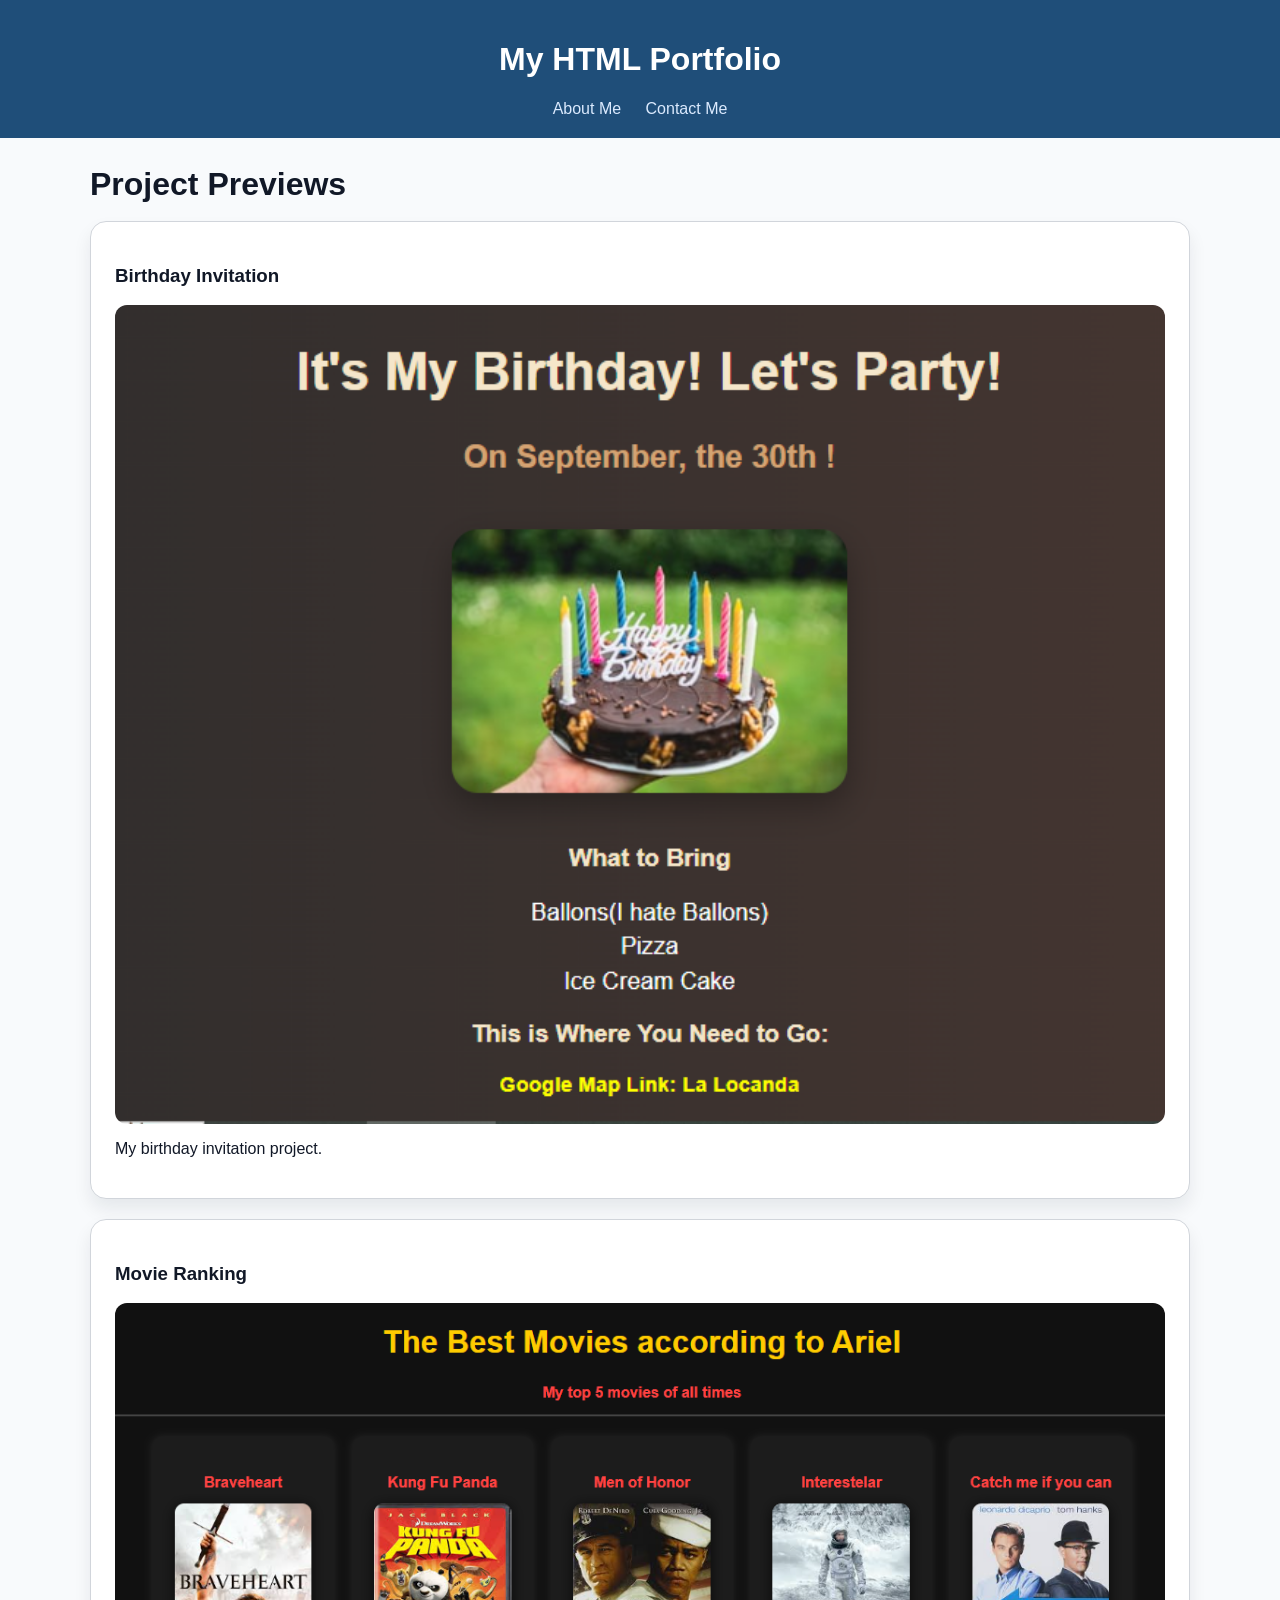
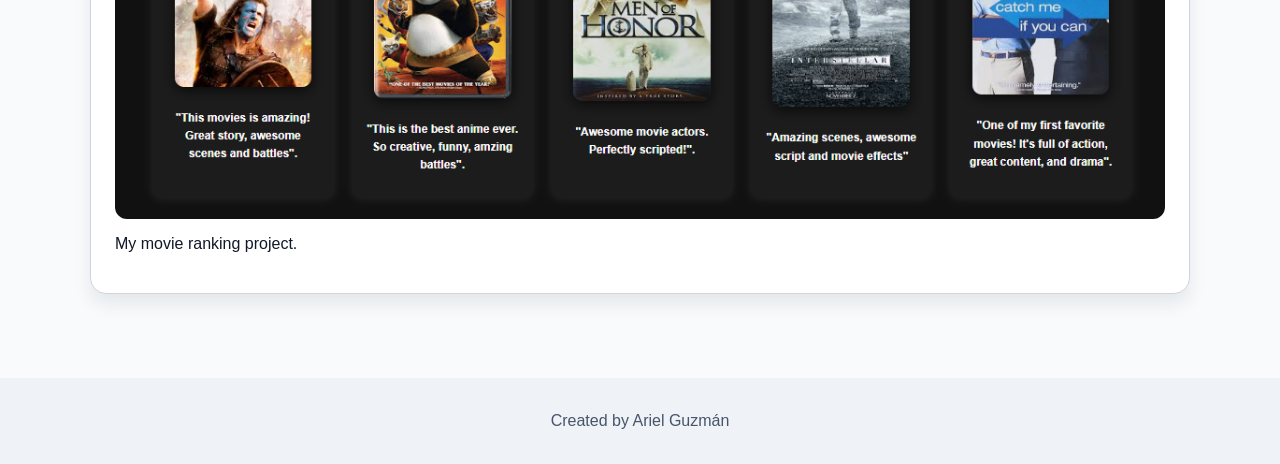
==== index.html @ 40c58038 "Fixed portfolio structure" ====
<!DOCTYPE html>
<html lang="en">

<head>
  <meta charset="UTF-8">
  <meta name="viewport" content="width=device-width, initial-scale=1.0">
  <title>My HTML Portfolio</title>

  <link rel="stylesheet" href="/style.css">
</head>

<body>

  <header>
    <h1>My HTML Portfolio</h1>

    <nav>
      <a href="public/about.html">About Me</a>
      <a href="public/contact.html">Contact Me</a>
    </nav>
  </header>

  <main>

    <section>
      <h2>Project Previews</h2>

      <article>
        <h3>Birthday Invitation</h3>

        <a href="public/birthday-invite.html">
         <img src="assets/images/birthday-invite.png" alt="Birthday invitation preview">
        </a>

        <p>My birthday invitation project.</p>
      </article>

      <article>
        <h3>Movie Ranking</h3>

        <a href="public/movie-ranking.html">
          <img src="assets/images/movie-ranking.png" alt="Movie Ranking Preview">
        </a>

        <p>My movie ranking project.</p>
      </article>

    </section>

  </main>

  <footer>
    <p>Created by Ariel Guzmán</p>
  </footer>

</body>

</html>
---- style.css ----
body {
  margin: 0;
  font-family: Arial, sans-serif;
  background: #f8fafc;
  color: #111827;
}

header {
  background: #1f4e79;
  color: #ffffff;
  padding: 20px;
  text-align: center;
}

nav {
  margin-top: 12px;
}

nav a {
  color: #dbeafe;
  margin: 0 10px;
  text-decoration: none;
}

nav a:hover {
  text-decoration: underline;
}

main {
  max-width: 1100px;
  margin: 28px auto;
  padding: 0 20px 36px;
}

section h2 {
  font-size: 2rem;
  margin-bottom: 18px;
}

article {
  background: #ffffff;
  border: 1px solid #d1d5db;
  border-radius: 16px;
  padding: 24px;
  box-shadow: 0 10px 18px rgba(15, 23, 42, 0.08);
  margin-bottom: 20px;
}

article img {
  width: 100%;
  height: auto;
  display: block;
  border-radius: 12px;
}

footer {
  text-align: center;
  padding: 18px 20px;
  color: #475569;
  background: #eff2f7;
}

ul {
  padding-left: 20px;
}

li {
  margin-bottom: 10px;
}
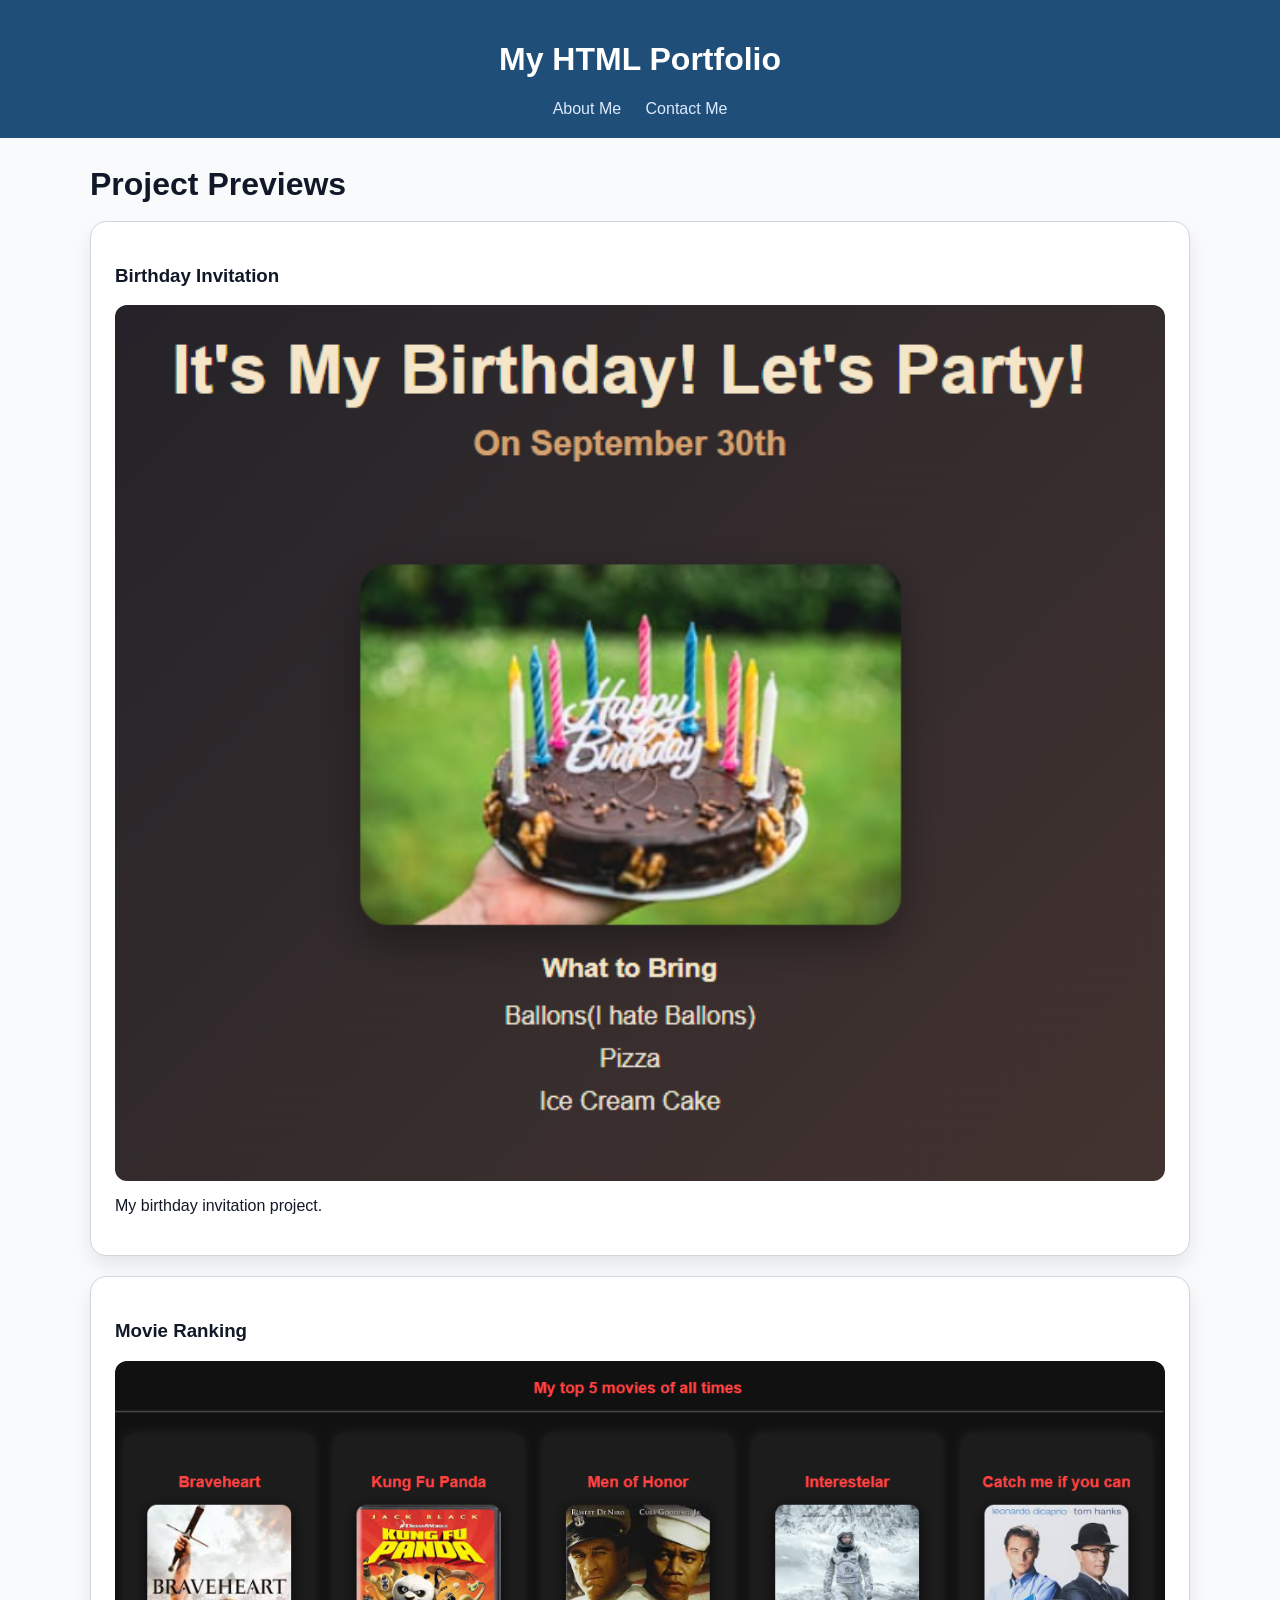
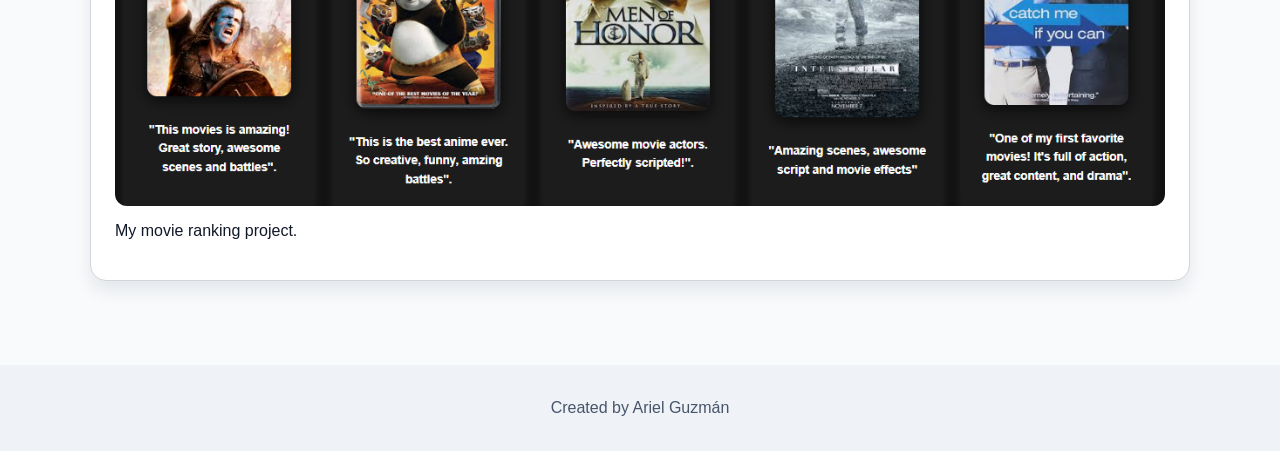
==== commit befa4e1d: "Final portfolio fix" ====
--- a/index.html
+++ b/index.html
@@ -15,7 +15,7 @@
     <h1>My HTML Portfolio</h1>
 
     <nav>
-      <a href="public/about.html">About Me</a>
+      <a href=".public/about.html">About Me</a>
       <a href="public/contact.html">Contact Me</a>
     </nav>
   </header>
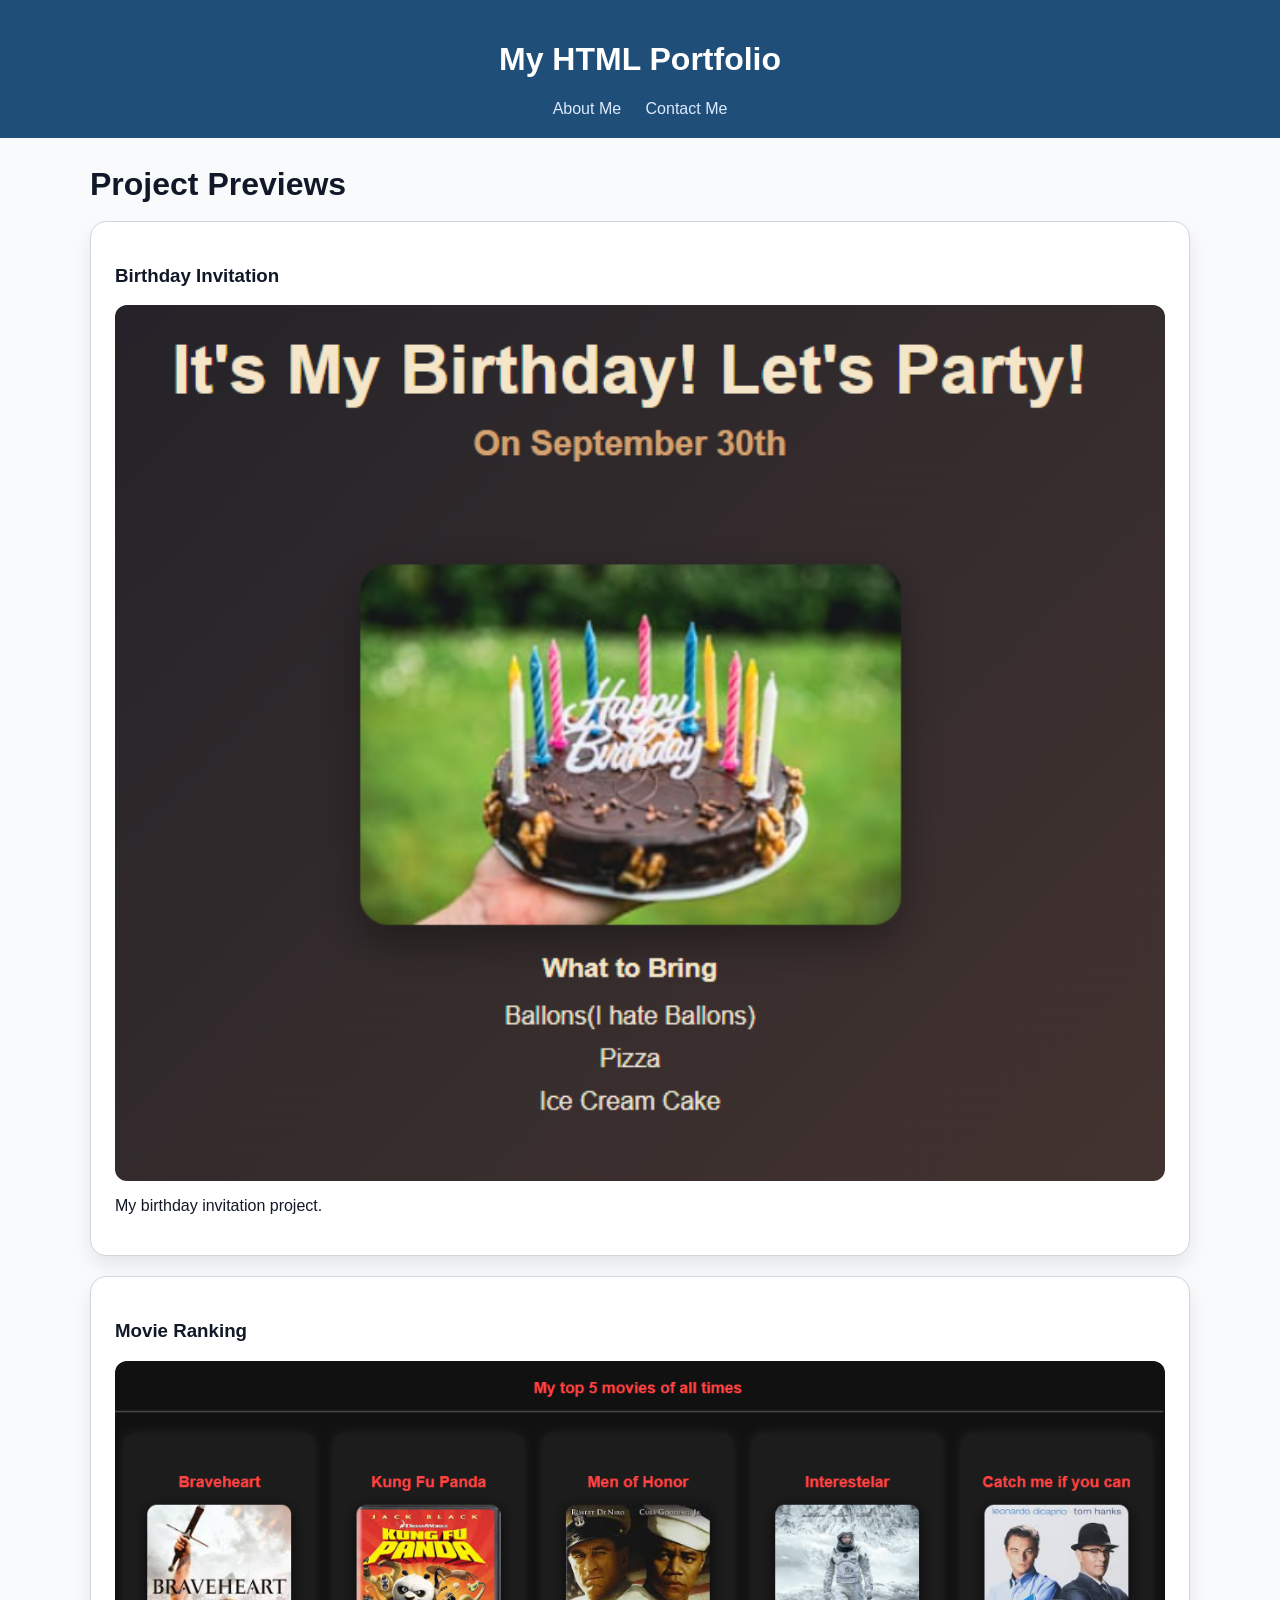
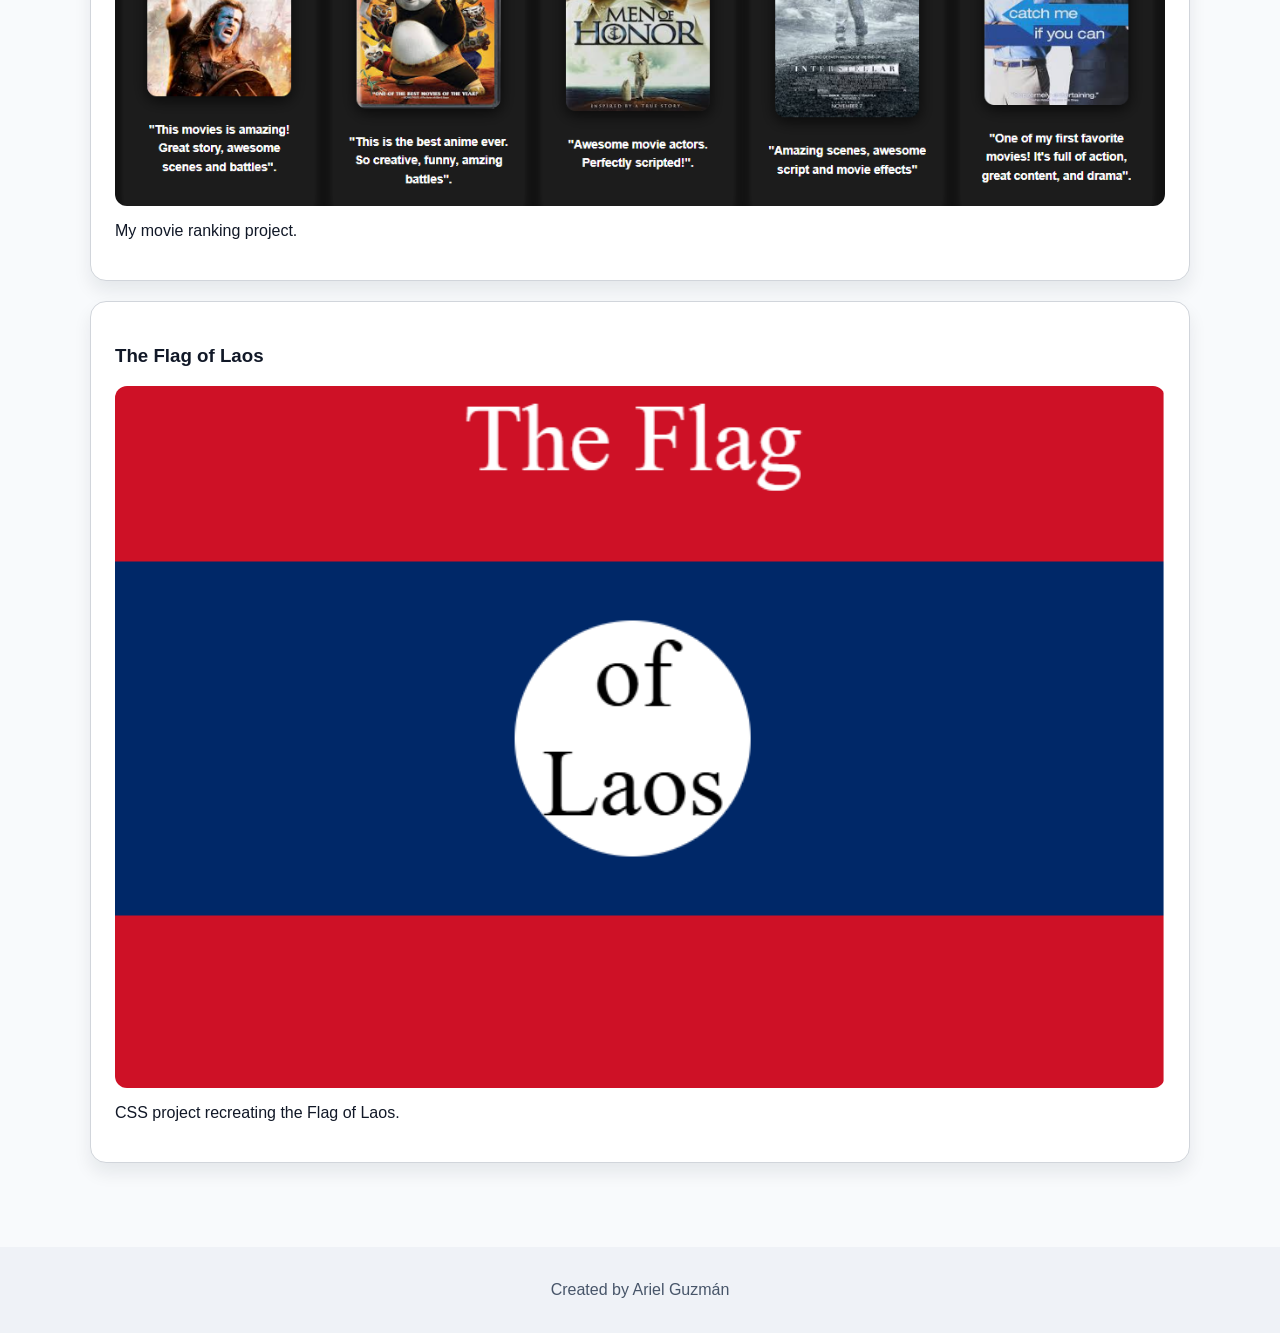
==== commit ead0452a: "Add Laos flag project" ====
--- a/index.html
+++ b/index.html
@@ -6,7 +6,7 @@
   <meta name="viewport" content="width=device-width, initial-scale=1.0">
   <title>My HTML Portfolio</title>
 
-  <link rel="stylesheet" href="/style.css">
+  <link rel="stylesheet" href="./style.css">
 </head>
 
 <body>
@@ -15,7 +15,7 @@
     <h1>My HTML Portfolio</h1>
 
     <nav>
-      <a href=".public/about.html">About Me</a>
+      <a href="public/about.html">About Me</a>
       <a href="public/contact.html">Contact Me</a>
     </nav>
   </header>
@@ -45,6 +45,16 @@
         <p>My movie ranking project.</p>
       </article>
 
+<article>
+    <h3>The Flag of Laos</h3>
+
+    <a href="../7.3+Flag+Project/7.3%20CSS%20Flag%20Project/index.html">
+        <img src="./assets/images/laos-flag.png"
+             alt="Flag of Laos project preview">
+    </a>
+
+    <p>CSS project recreating the Flag of Laos.</p>
+</article>
     </section>
 
   </main>
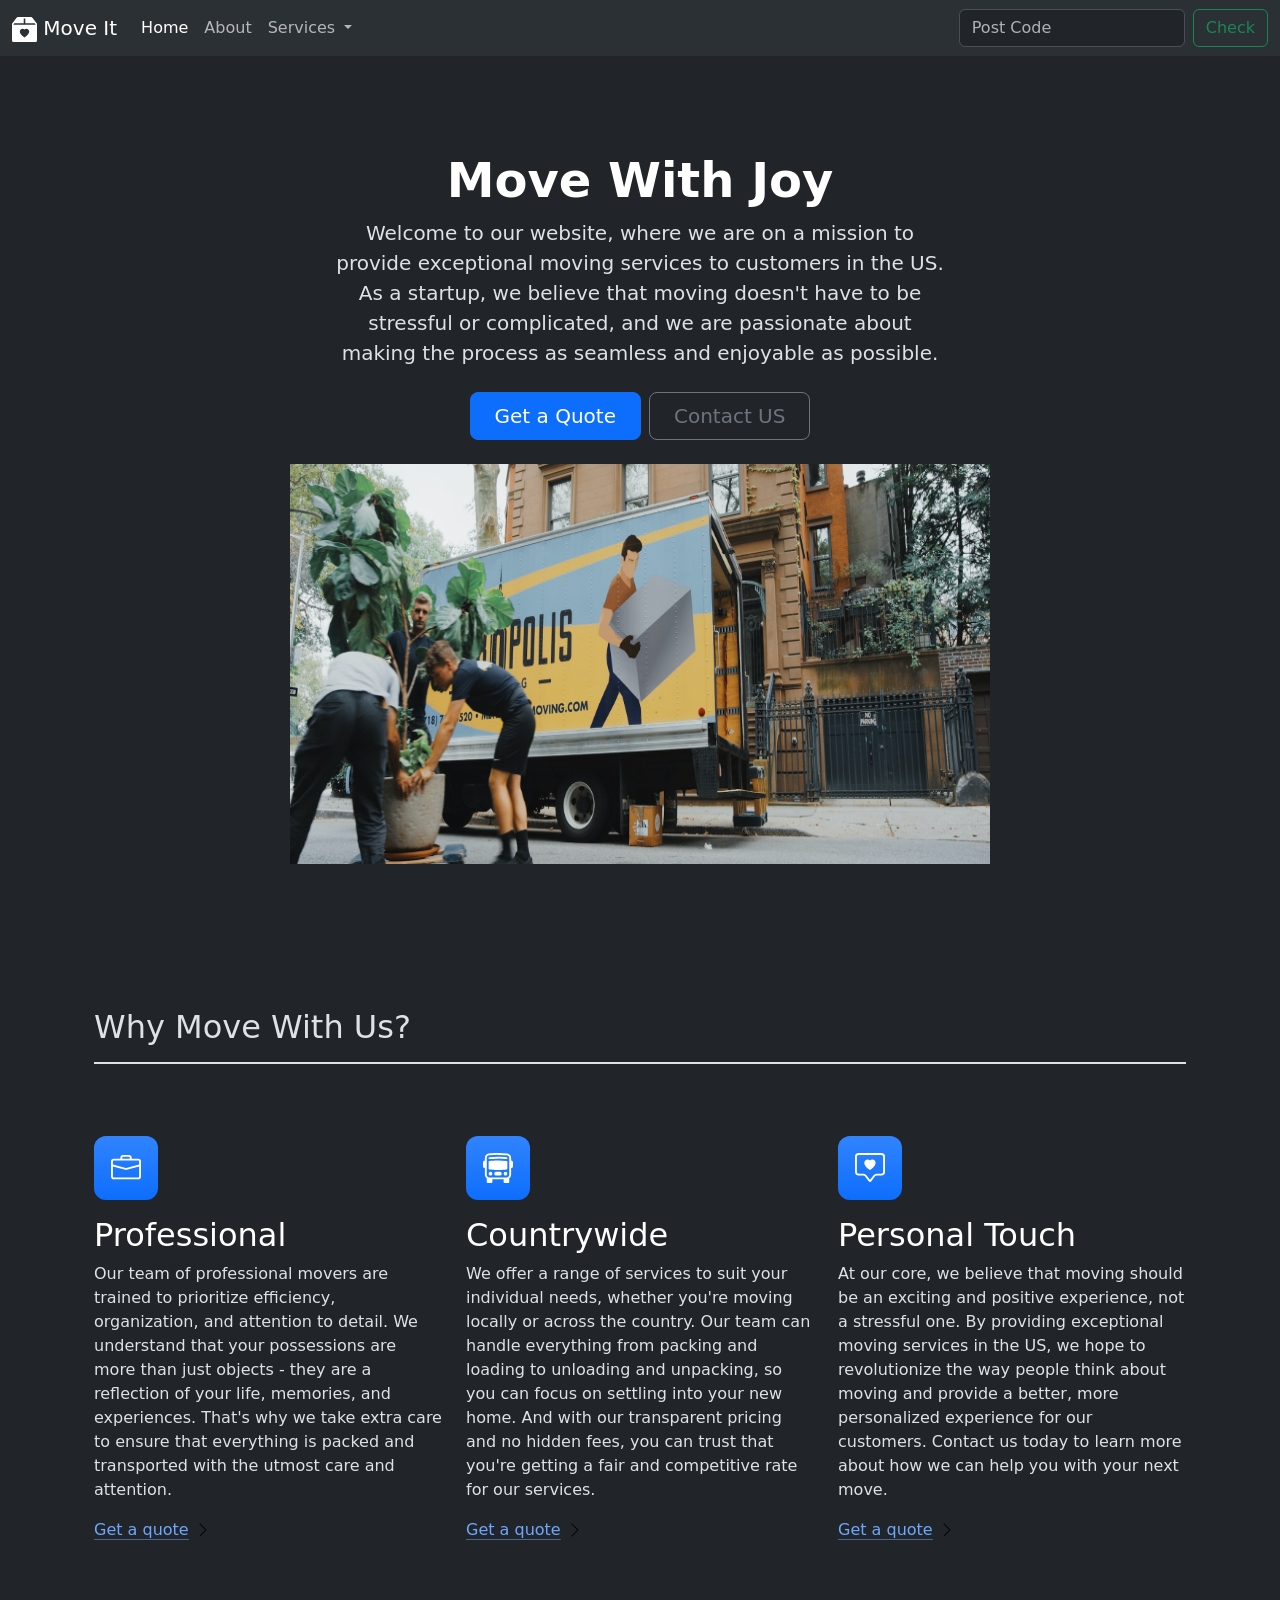
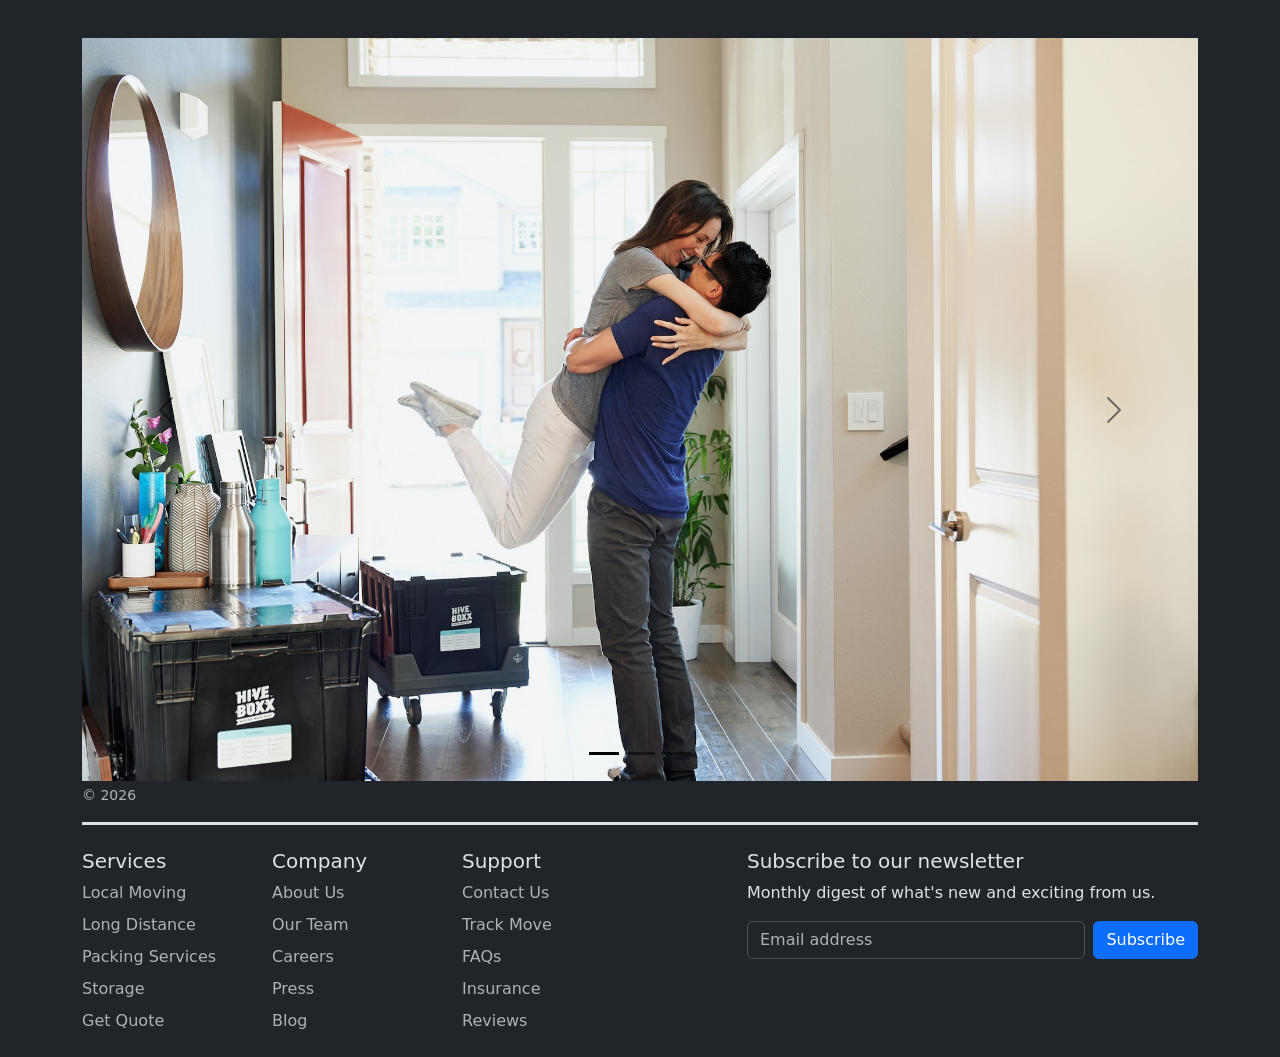
==== commit 9e95f472: "Add Bootstrap Components project" ====
--- a/index.html
+++ b/index.html
@@ -1,69 +1,168 @@
 <!DOCTYPE html>
-<html lang="en">
+<html lang="en" data-bs-theme="dark"> 
 
 <head>
   <meta charset="UTF-8">
   <meta name="viewport" content="width=device-width, initial-scale=1.0">
-  <title>My HTML Portfolio</title>
-
+  <title>Bootstrap Components</title>
+  <link href="https://cdn.jsdelivr.net/npm/bootstrap@5.3.0-alpha2/dist/css/bootstrap.min.css" rel="stylesheet"
+    integrity="sha384-aFq/bzH65dt+w6FI2ooMVUpc+21e0SRygnTpmBvdBgSdnuTN7QbdgL+OapgHtvPp" crossorigin="anonymous">
   <link rel="stylesheet" href="./style.css">
 </head>
 
 <body>
+<nav class="navbar navbar-expand-lg bg-body-tertiary">
+  <div class="container-fluid">
+    <a class="navbar-brand" href="#"><img src="./box2-heart-fill.svg" height="25" alt="moveit brand icon"/> Move It</a>
+    <button class="navbar-toggler" type="button" data-bs-toggle="collapse" data-bs-target="#navbarSupportedContent" aria-controls="navbarSupportedContent" aria-expanded="false" aria-label="Toggle navigation">
+      <span class="navbar-toggler-icon"></span>
+    </button>
+    <div class="collapse navbar-collapse" id="navbarSupportedContent">
+      <ul class="navbar-nav me-auto mb-2 mb-lg-0">
+        <li class="nav-item">
+          <a class="nav-link active" aria-current="page" href="#">Home</a>
+        </li>
+        <li class="nav-item">
+          <a class="nav-link" href="#">About</a>
+        </li>
+        <li class="nav-item dropdown">
+          <a class="nav-link dropdown-toggle" href="#" role="button" data-bs-toggle="dropdown" aria-expanded="false">
+            Services
+          </a>
+          <ul class="dropdown-menu">
+            <li><a class="dropdown-item" href="#">Action</a></li>
+            <li><a class="dropdown-item" href="#">Another action</a></li>
+            <li><hr class="dropdown-divider"></li>
+            <li><a class="dropdown-item" href="#">Something else here</a></li>
+          </ul>
+        </li>
+  
+      </ul>
+      <form class="d-flex" role="search">
+        <input class="form-control me-2" type="search" placeholder="Post Code" aria-label=""/>
+        <button class="btn btn-outline-success" type="submit">Check</button>
+      </form>
+    </div>
+  </div>
+</nav>
 
-  <header>
-    <h1>My HTML Portfolio</h1>
+<div class="px-4 py-5 my-5 text-center">
 
-    <nav>
-      <a href="public/about.html">About Me</a>
-      <a href="public/contact.html">Contact Me</a>
-    </nav>
-  </header>
+  <h1 class="display-5 fw-bold text-body-emphasis">
+    Move With Joy
 
-  <main>
+  </h1>
 
-    <section>
-      <h2>Project Previews</h2>
+  <div class="col-lg-6 mx-auto">
+    <p class="lead mb-4">
+     Welcome to our website, where we are on a mission to provide exceptional moving services to customers in the US. As a startup, we believe that moving doesn't have to be stressful or complicated, and we are passionate about making the process as seamless and enjoyable as possible.
 
-      <article>
-        <h3>Birthday Invitation</h3>
+    </p>
 
-        <a href="public/birthday-invite.html">
-         <img src="assets/images/birthday-invite.png" alt="Birthday invitation preview">
-        </a>
+    <div class="d-grid gap-2 d-sm-flex justify-content-sm-center">
+      <button type="button" class="btn btn-primary btn-lg px-4 gap-3">
+      Get a Quote
+      </button>
 
-        <p>My birthday invitation project.</p>
-      </article>
+      <button type="button" class="btn btn-outline-secondary btn-lg px-4">
+        Contact US
+      </button>
+    </div>
+  </div>
 
-      <article>
-        <h3>Movie Ranking</h3>
+  <div class="d-grid gap-2 d-sm-flex justify-content-sm-center mb-4"></div>
 
-        <a href="public/movie-ranking.html">
-          <img src="assets/images/movie-ranking.png" alt="Movie Ranking Preview">
-        </a>
+ 
+  <img src="./moving-van.jpg" alt="movingvan picture" width="700" height="400">
+  
+</div>
 
-        <p>My movie ranking project.</p>
-      </article>
+<div class="container px-4 py-5" id="featured-3">
+  <h2 class="pb-2">Why Move With Us?</h2>
+  <div class="border-bottom border-2 mb-4"></div>
+  <div class="row g-4 py-5 row-cols-1 row-cols-lg-3">
+    <div class="feature col">
+      <div class="feature-icon d-inline-flex align-items-center justify-content-center text-bg-primary bg-gradient fs-2 mb-3">
+        <img src="./briefcase.svg" alt="briefcase" height="30">
+      </div>
+      <h3 class="fs-2 text-body-emphasis">Professional</h3>
+      <p>Our team of professional movers are trained to prioritize efficiency, organization, and attention to detail. We understand that your possessions are more than just objects - they are a reflection of your life, memories, and experiences. That's why we take extra care to ensure that everything is packed and transported with the utmost care and attention.</p>
+      <a href="#" class="icon-link">
+        Get a quote
+        <img src="./chevron-right.svg" alt="chevron-right">
+      </a>
+    </div>
 
-<article>
-    <h3>The Flag of Laos</h3>
+    <div class="feature col">
+      <div class="feature-icon d-inline-flex align-items-center justify-content-center text-bg-primary bg-gradient fs-2 mb-3">
+        <img src="./bus-front.svg" alt="bus-front" height="30">
+      </div>
+      <h3 class="fs-2 text-body-emphasis">Countrywide</h3>
+      <p>We offer a range of services to suit your individual needs, whether you're moving locally or across the country. Our team can handle everything from packing and loading to unloading and unpacking, so you can focus on settling into your new home. And with our transparent pricing and no hidden fees, you can trust that you're getting a fair and competitive rate for our services.</p>
+      <a href="#" class="icon-link">
+        Get a quote
+        <img src="./chevron-right.svg" alt="chevron-right">
+      </a>
+    </div>
 
-    <a href="../7.3+Flag+Project/7.3%20CSS%20Flag%20Project/index.html">
-        <img src="./assets/images/laos-flag.png"
-             alt="Flag of Laos project preview">
-    </a>
+    <div class="feature col">
+      <div class="feature-icon d-inline-flex align-items-center justify-content-center text-bg-primary bg-gradient fs-2 mb-3">
+        <img src="./chat-square-heart.svg" alt="chat-square-heart" height="30">
+      </div>
+      <h3 class="fs-2 text-body-emphasis">Personal Touch</h3>
+      <p>At our core, we believe that moving should be an exciting and positive experience, not a stressful one. By providing exceptional moving services in the US, we hope to revolutionize the way people think about moving and provide a better, more personalized experience for our customers. Contact us today to learn more about how we can help you with your next move.</p>
+      <a href="#" class="icon-link">
+        Get a quote
+        <img src="./chevron-right.svg" alt="chevron-right">
+      </a>
+    </div>
+  </div>
+</div>
+<div class="container">
+<div id="myCarousel" class="carousel slide mb-0" data-bs-ride="carousel">
+  <div class="carousel-indicators">
+    <button type="button" data-bs-target="#myCarousel" data-bs-slide-to="0" class="active" aria-current="true" aria-label="Slide 1"></button>
+    <button type="button" data-bs-target="#myCarousel" data-bs-slide-to="1" aria-label="Slide 2"></button>
+    <button type="button" data-bs-target="#myCarousel" data-bs-slide-to="2" aria-label="Slide 3"></button>
+  </div>
 
-    <p>CSS project recreating the Flag of Laos.</p>
-</article>
-    </section>
+  <div class="carousel-inner">
+    <div class="carousel-item active">
+     <img src="./couple.jpg" class="d-block w-100" alt="couple">
+    </div>
+    <div class="carousel-item">
+      <img src="./dog.jpg" class="d-block w-100" alt="dog">
+    </div>
+    <div class="carousel-item">
+     <img src="./family.jpg" class="d-block w-100" alt="family">  
+    </div>
+  </div>
 
-  </main>
+  <button class="carousel-control-prev" type="button" data-bs-target="#myCarousel" data-bs-slide="prev">
+    <span class="carousel-control-prev-icon" aria-hidden="true"></span>
+    <span class="visually-hidden">Previous</span>
+  </button>
+  <button class="carousel-control-next" type="button" data-bs-target="#myCarousel" data-bs-slide="next">
+    <span class="carousel-control-next-icon" aria-hidden="true"></span>
+    <span class="visually-hidden">Next</span>
+  </button>
+</div>
+<div class="section-divider">
 
-  <footer>
-    <p>Created by Ariel Guzmán</p>
+<div class="container">
+</div>
+  <footer class="pt-1">
+    <div class="row">
+      <div class="col-12 col-md">
+      
+        <small class="d-block mb-3 text-body-secondary">&copy; 2026</small>
+      </div>
+    </div>
   </footer>
-
+</div>
+  <div class="row"> <div class="col-6 col-md-2 mb-3"> <h5>Services</h5> <ul class="nav flex-column"> <li class="nav-item mb-2"><a href="#" class="nav-link p-0 text-body-secondary">Local Moving</a></li> <li class="nav-item mb-2"><a href="#" class="nav-link p-0 text-body-secondary">Long Distance</a></li> <li class="nav-item mb-2"><a href="#" class="nav-link p-0 text-body-secondary">Packing Services</a></li> <li class="nav-item mb-2"><a href="#" class="nav-link p-0 text-body-secondary">Storage</a></li> <li class="nav-item mb-2"><a href="#" class="nav-link p-0 text-body-secondary">Get Quote</a></li> </ul> </div> <div class="col-6 col-md-2 mb-3"> <h5>Company</h5> <ul class="nav flex-column"> <li class="nav-item mb-2"><a href="#" class="nav-link p-0 text-body-secondary">About Us</a></li> <li class="nav-item mb-2"><a href="#" class="nav-link p-0 text-body-secondary">Our Team</a></li> <li class="nav-item mb-2"><a href="#" class="nav-link p-0 text-body-secondary">Careers</a></li> <li class="nav-item mb-2"><a href="#" class="nav-link p-0 text-body-secondary">Press</a></li> <li class="nav-item mb-2"><a href="#" class="nav-link p-0 text-body-secondary">Blog</a></li> </ul> </div> <div class="col-6 col-md-2 mb-3"> <h5>Support</h5> <ul class="nav flex-column"> <li class="nav-item mb-2"><a href="#" class="nav-link p-0 text-body-secondary">Contact Us</a></li> <li class="nav-item mb-2"><a href="#" class="nav-link p-0 text-body-secondary">Track Move</a></li> <li class="nav-item mb-2"><a href="#" class="nav-link p-0 text-body-secondary">FAQs</a></li> <li class="nav-item mb-2"><a href="#" class="nav-link p-0 text-body-secondary">Insurance</a></li> <li class="nav-item mb-2"><a href="#" class="nav-link p-0 text-body-secondary">Reviews</a></li> </ul> </div> <div class="col-md-5 offset-md-1 mb-3"> <form> <h5>Subscribe to our newsletter</h5> <p>Monthly digest of what's new and exciting from us.</p> <div class="d-flex flex-column flex-sm-row w-100 gap-2"> <label for="newsletter1" class="visually-hidden">Email address</label> <input id="newsletter1" type="email" class="form-control" placeholder="Email address"> <button class="btn btn-primary" type="button">Subscribe</button> </div> </form> </div> </div>
+</div>
+<script src="https://cdn.jsdelivr.net/npm/bootstrap@5.3.8/dist/js/bootstrap.bundle.min.js" integrity="sha384-FKyoEForCGlyvwx9Hj09JcYn3nv7wiPVlz7YYwJrWVcXK/BmnVDxM+D2scQbITxI" crossorigin="anonymous"></script>
 </body>
 
-</html>
-
+</html>
--- a/style.css
+++ b/style.css
@@ -1,69 +1,24 @@
-body {
-  margin: 0;
-  font-family: Arial, sans-serif;
-  background: #f8fafc;
-  color: #111827;
+.feature-icon {
+  width: 4rem;
+  height: 4rem;
+  border-radius: .75rem;
 }
 
-header {
-  background: #1f4e79;
-  color: #ffffff;
-  padding: 20px;
-  text-align: center;
+.section-divider {
+  border-bottom: 3px solid #dee2e6;
+  margin-bottom: 1.5rem;
 }
 
-nav {
-  margin-top: 12px;
+/* Heart icon in navbar - white in dark mode */
+[data-bs-theme="dark"] .navbar-brand img {
+  filter: brightness(0) invert(1);
 }
 
-nav a {
-  color: #dbeafe;
-  margin: 0 10px;
-  text-decoration: none;
+/* Make "Why Move With Us?" section brighter */
+#featured-3 h2 {
+  color: #dee2e6;
 }
 
-nav a:hover {
-  text-decoration: underline;
-}
-
-main {
-  max-width: 1100px;
-  margin: 28px auto;
-  padding: 0 20px 36px;
-}
-
-section h2 {
-  font-size: 2rem;
-  margin-bottom: 18px;
-}
-
-article {
-  background: #ffffff;
-  border: 1px solid #d1d5db;
-  border-radius: 16px;
-  padding: 24px;
-  box-shadow: 0 10px 18px rgba(15, 23, 42, 0.08);
-  margin-bottom: 20px;
-}
-
-article img {
-  width: 100%;
-  height: auto;
-  display: block;
-  border-radius: 12px;
-}
-
-footer {
-  text-align: center;
-  padding: 18px 20px;
-  color: #475569;
-  background: #eff2f7;
-}
-
-ul {
-  padding-left: 20px;
-}
-
-li {
-  margin-bottom: 10px;
-}
+#featured-3 .border-bottom {
+  border-color: #dee2e6 !important;
+}
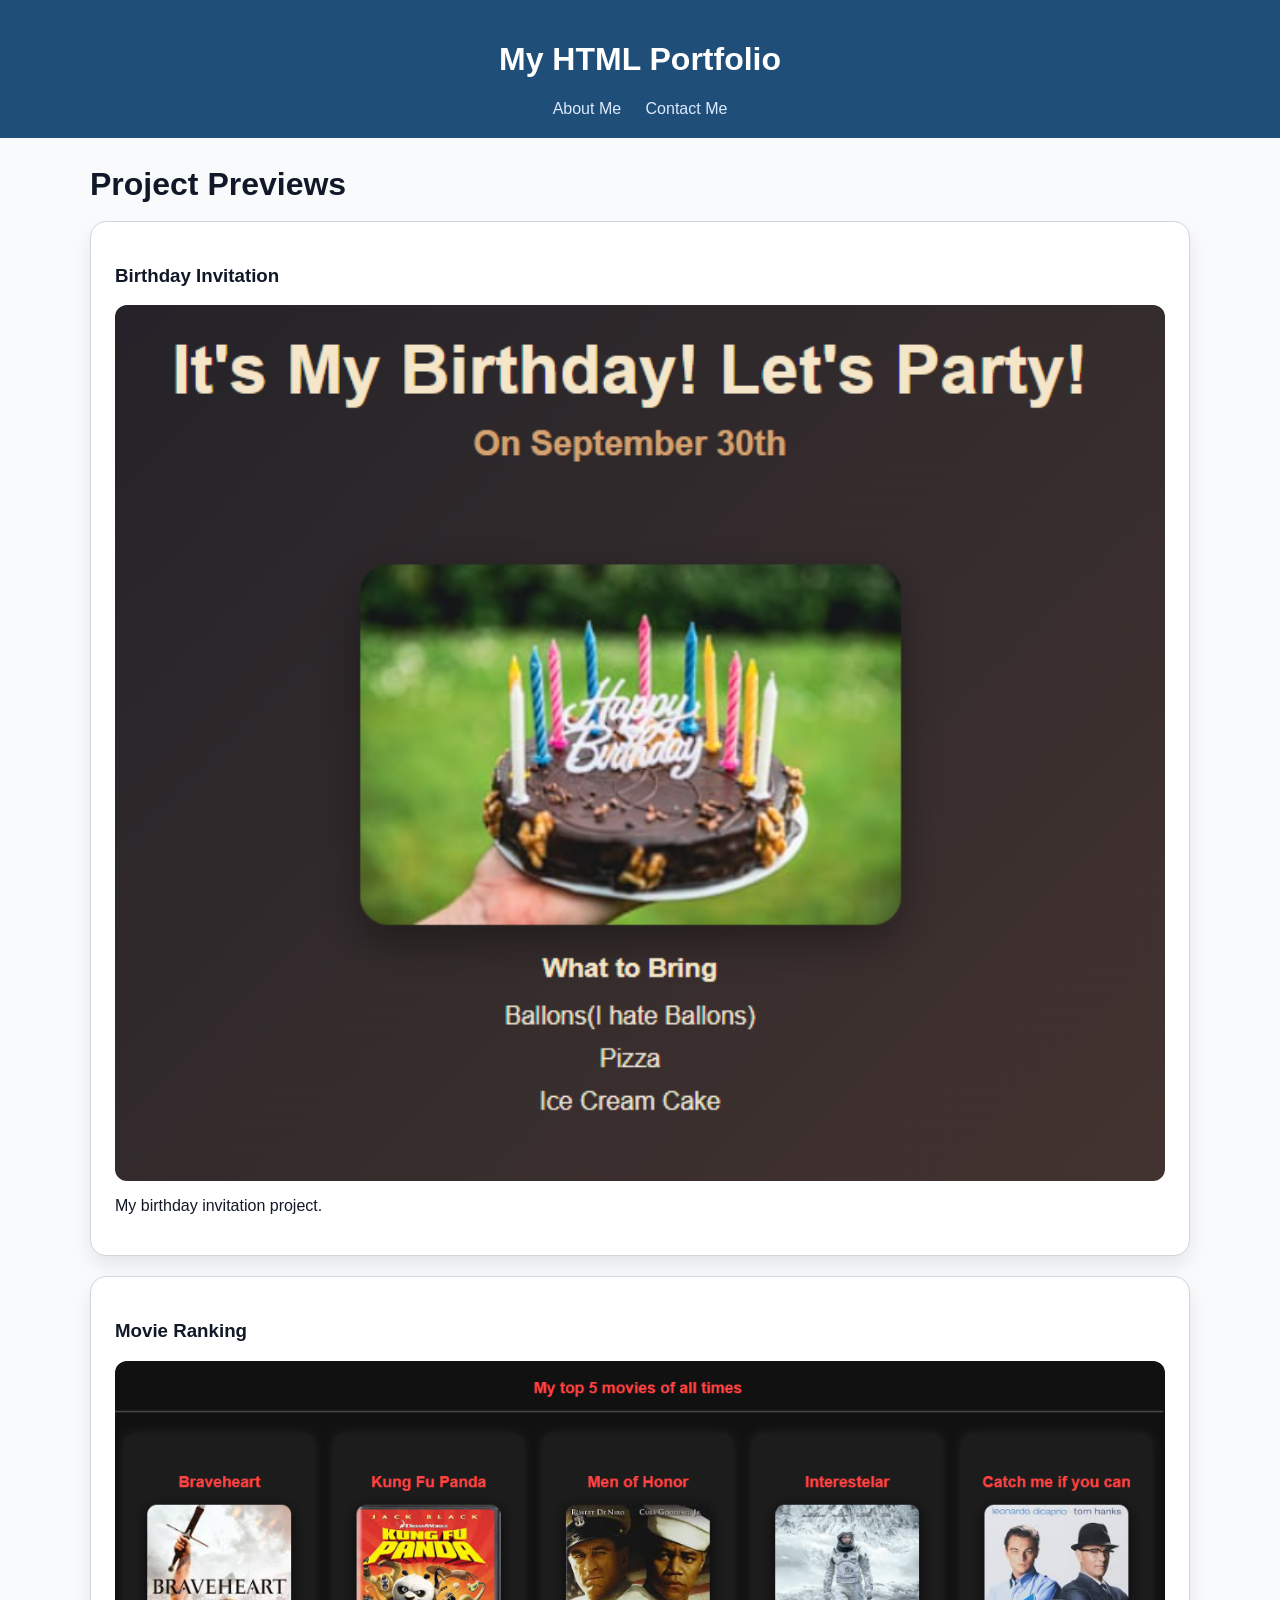
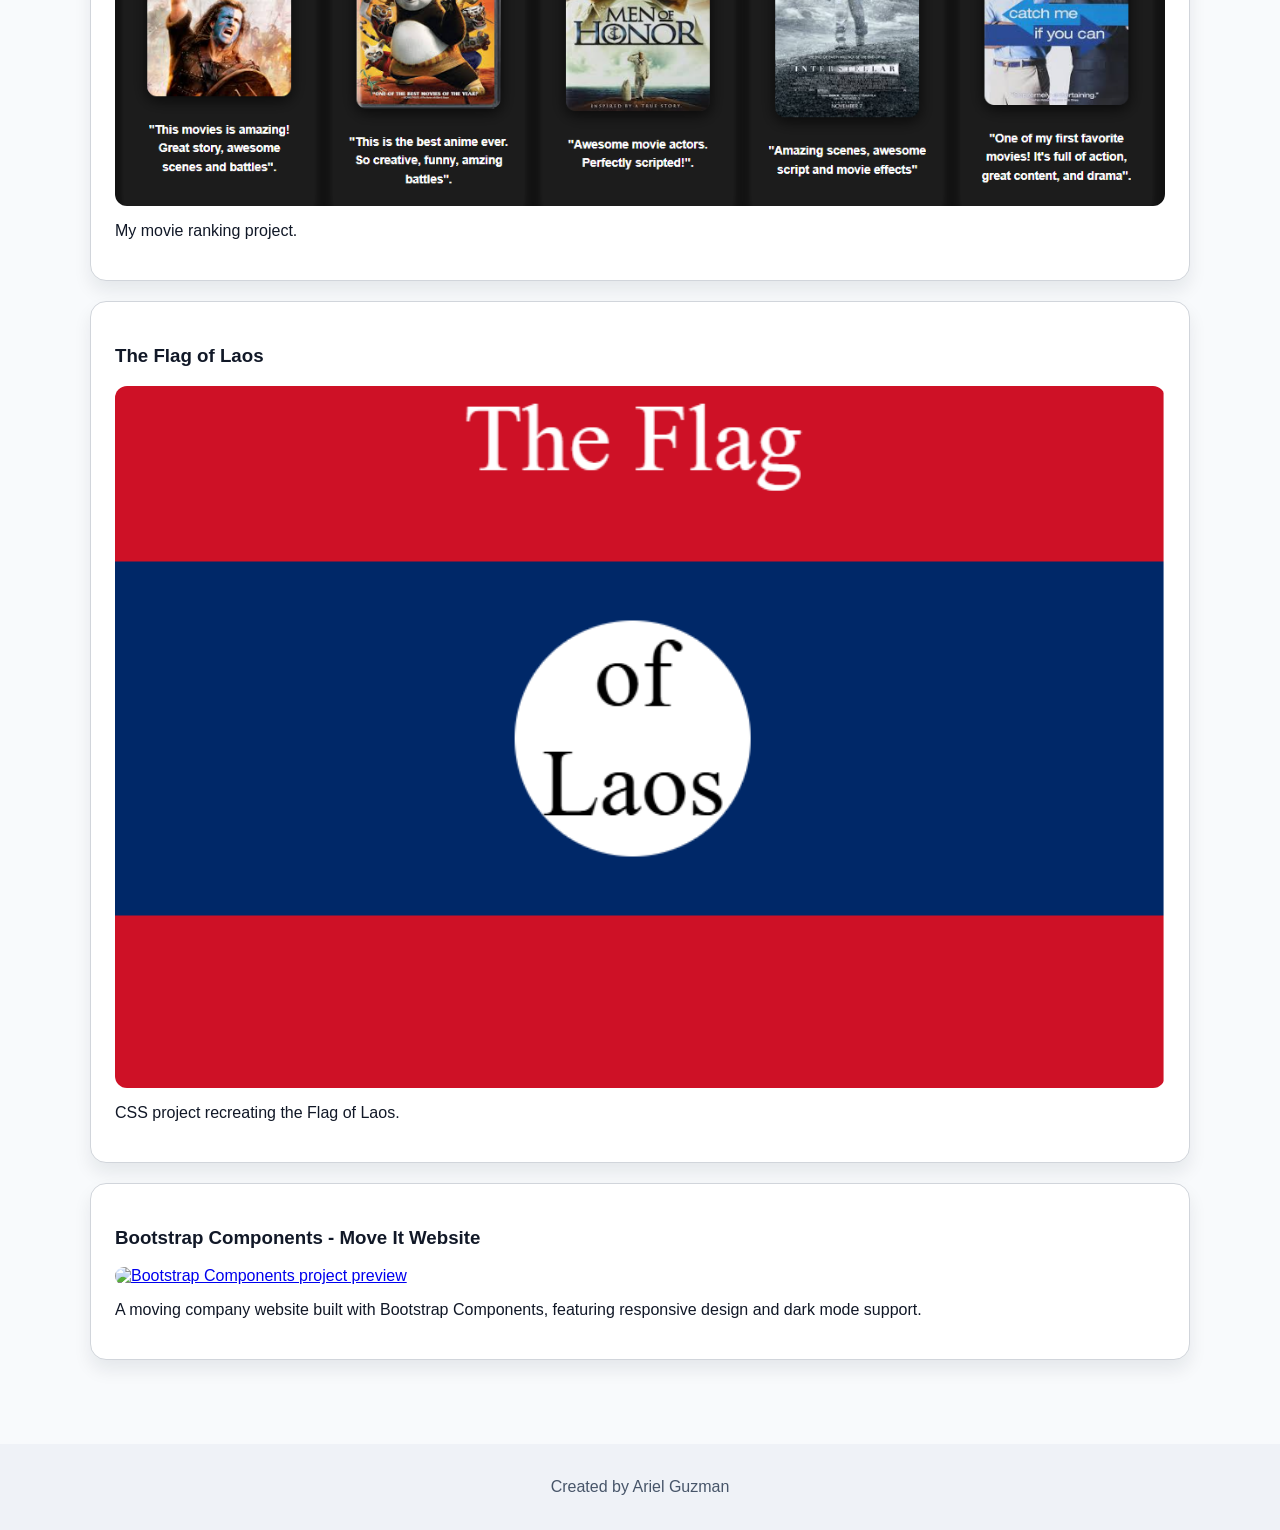
==== commit 31dbe61c: "Restore portfolio homepage with all projects organized" ====
--- a/index.html
+++ b/index.html
@@ -1,168 +1,80 @@
 <!DOCTYPE html>
-<html lang="en" data-bs-theme="dark"> 
+<html lang="en">
 
 <head>
   <meta charset="UTF-8">
   <meta name="viewport" content="width=device-width, initial-scale=1.0">
-  <title>Bootstrap Components</title>
-  <link href="https://cdn.jsdelivr.net/npm/bootstrap@5.3.0-alpha2/dist/css/bootstrap.min.css" rel="stylesheet"
-    integrity="sha384-aFq/bzH65dt+w6FI2ooMVUpc+21e0SRygnTpmBvdBgSdnuTN7QbdgL+OapgHtvPp" crossorigin="anonymous">
+  <title>My HTML Portfolio</title>
+
   <link rel="stylesheet" href="./style.css">
 </head>
 
 <body>
-<nav class="navbar navbar-expand-lg bg-body-tertiary">
-  <div class="container-fluid">
-    <a class="navbar-brand" href="#"><img src="./box2-heart-fill.svg" height="25" alt="moveit brand icon"/> Move It</a>
-    <button class="navbar-toggler" type="button" data-bs-toggle="collapse" data-bs-target="#navbarSupportedContent" aria-controls="navbarSupportedContent" aria-expanded="false" aria-label="Toggle navigation">
-      <span class="navbar-toggler-icon"></span>
-    </button>
-    <div class="collapse navbar-collapse" id="navbarSupportedContent">
-      <ul class="navbar-nav me-auto mb-2 mb-lg-0">
-        <li class="nav-item">
-          <a class="nav-link active" aria-current="page" href="#">Home</a>
-        </li>
-        <li class="nav-item">
-          <a class="nav-link" href="#">About</a>
-        </li>
-        <li class="nav-item dropdown">
-          <a class="nav-link dropdown-toggle" href="#" role="button" data-bs-toggle="dropdown" aria-expanded="false">
-            Services
-          </a>
-          <ul class="dropdown-menu">
-            <li><a class="dropdown-item" href="#">Action</a></li>
-            <li><a class="dropdown-item" href="#">Another action</a></li>
-            <li><hr class="dropdown-divider"></li>
-            <li><a class="dropdown-item" href="#">Something else here</a></li>
-          </ul>
-        </li>
-  
-      </ul>
-      <form class="d-flex" role="search">
-        <input class="form-control me-2" type="search" placeholder="Post Code" aria-label=""/>
-        <button class="btn btn-outline-success" type="submit">Check</button>
-      </form>
-    </div>
-  </div>
-</nav>
 
-<div class="px-4 py-5 my-5 text-center">
+  <header>
+    <h1>My HTML Portfolio</h1>
 
-  <h1 class="display-5 fw-bold text-body-emphasis">
-    Move With Joy
+    <nav>
+      <a href="public/about.html">About Me</a>
+      <a href="public/contact.html">Contact Me</a>
+    </nav>
+  </header>
 
-  </h1>
+  <main>
 
-  <div class="col-lg-6 mx-auto">
-    <p class="lead mb-4">
-     Welcome to our website, where we are on a mission to provide exceptional moving services to customers in the US. As a startup, we believe that moving doesn't have to be stressful or complicated, and we are passionate about making the process as seamless and enjoyable as possible.
+    <section>
+      <h2>Project Previews</h2>
 
-    </p>
+      <article>
+        <h3>Birthday Invitation</h3>
 
-    <div class="d-grid gap-2 d-sm-flex justify-content-sm-center">
-      <button type="button" class="btn btn-primary btn-lg px-4 gap-3">
-      Get a Quote
-      </button>
+        <a href="public/birthday-invite.html">
+         <img src="assets/images/birthday-invite.png" alt="Birthday invitation preview">
+        </a>
 
-      <button type="button" class="btn btn-outline-secondary btn-lg px-4">
-        Contact US
-      </button>
-    </div>
-  </div>
+        <p>My birthday invitation project.</p>
+      </article>
 
-  <div class="d-grid gap-2 d-sm-flex justify-content-sm-center mb-4"></div>
+      <article>
+        <h3>Movie Ranking</h3>
 
- 
-  <img src="./moving-van.jpg" alt="movingvan picture" width="700" height="400">
-  
-</div>
+        <a href="public/movie-ranking.html">
+          <img src="assets/images/movie-ranking.png" alt="Movie Ranking Preview">
+        </a>
 
-<div class="container px-4 py-5" id="featured-3">
-  <h2 class="pb-2">Why Move With Us?</h2>
-  <div class="border-bottom border-2 mb-4"></div>
-  <div class="row g-4 py-5 row-cols-1 row-cols-lg-3">
-    <div class="feature col">
-      <div class="feature-icon d-inline-flex align-items-center justify-content-center text-bg-primary bg-gradient fs-2 mb-3">
-        <img src="./briefcase.svg" alt="briefcase" height="30">
-      </div>
-      <h3 class="fs-2 text-body-emphasis">Professional</h3>
-      <p>Our team of professional movers are trained to prioritize efficiency, organization, and attention to detail. We understand that your possessions are more than just objects - they are a reflection of your life, memories, and experiences. That's why we take extra care to ensure that everything is packed and transported with the utmost care and attention.</p>
-      <a href="#" class="icon-link">
-        Get a quote
-        <img src="./chevron-right.svg" alt="chevron-right">
-      </a>
-    </div>
+        <p>My movie ranking project.</p>
+      </article>
 
-    <div class="feature col">
-      <div class="feature-icon d-inline-flex align-items-center justify-content-center text-bg-primary bg-gradient fs-2 mb-3">
-        <img src="./bus-front.svg" alt="bus-front" height="30">
-      </div>
-      <h3 class="fs-2 text-body-emphasis">Countrywide</h3>
-      <p>We offer a range of services to suit your individual needs, whether you're moving locally or across the country. Our team can handle everything from packing and loading to unloading and unpacking, so you can focus on settling into your new home. And with our transparent pricing and no hidden fees, you can trust that you're getting a fair and competitive rate for our services.</p>
-      <a href="#" class="icon-link">
-        Get a quote
-        <img src="./chevron-right.svg" alt="chevron-right">
-      </a>
-    </div>
+      <article>
+        <h3>The Flag of Laos</h3>
 
-    <div class="feature col">
-      <div class="feature-icon d-inline-flex align-items-center justify-content-center text-bg-primary bg-gradient fs-2 mb-3">
-        <img src="./chat-square-heart.svg" alt="chat-square-heart" height="30">
-      </div>
-      <h3 class="fs-2 text-body-emphasis">Personal Touch</h3>
-      <p>At our core, we believe that moving should be an exciting and positive experience, not a stressful one. By providing exceptional moving services in the US, we hope to revolutionize the way people think about moving and provide a better, more personalized experience for our customers. Contact us today to learn more about how we can help you with your next move.</p>
-      <a href="#" class="icon-link">
-        Get a quote
-        <img src="./chevron-right.svg" alt="chevron-right">
-      </a>
-    </div>
-  </div>
-</div>
-<div class="container">
-<div id="myCarousel" class="carousel slide mb-0" data-bs-ride="carousel">
-  <div class="carousel-indicators">
-    <button type="button" data-bs-target="#myCarousel" data-bs-slide-to="0" class="active" aria-current="true" aria-label="Slide 1"></button>
-    <button type="button" data-bs-target="#myCarousel" data-bs-slide-to="1" aria-label="Slide 2"></button>
-    <button type="button" data-bs-target="#myCarousel" data-bs-slide-to="2" aria-label="Slide 3"></button>
-  </div>
+        <a href="../7.3+Flag+Project/7.3%20CSS%20Flag%20Project/index.html">
+            <img src="./assets/images/laos-flag.png"
+                 alt="Flag of Laos project preview">
+        </a>
 
-  <div class="carousel-inner">
-    <div class="carousel-item active">
-     <img src="./couple.jpg" class="d-block w-100" alt="couple">
-    </div>
-    <div class="carousel-item">
-      <img src="./dog.jpg" class="d-block w-100" alt="dog">
-    </div>
-    <div class="carousel-item">
-     <img src="./family.jpg" class="d-block w-100" alt="family">  
-    </div>
-  </div>
+        <p>CSS project recreating the Flag of Laos.</p>
+      </article>
 
-  <button class="carousel-control-prev" type="button" data-bs-target="#myCarousel" data-bs-slide="prev">
-    <span class="carousel-control-prev-icon" aria-hidden="true"></span>
-    <span class="visually-hidden">Previous</span>
-  </button>
-  <button class="carousel-control-next" type="button" data-bs-target="#myCarousel" data-bs-slide="next">
-    <span class="carousel-control-next-icon" aria-hidden="true"></span>
-    <span class="visually-hidden">Next</span>
-  </button>
-</div>
-<div class="section-divider">
+      <article>
+        <h3>Bootstrap Components - Move It Website</h3>
 
-<div class="container">
-</div>
-  <footer class="pt-1">
-    <div class="row">
-      <div class="col-12 col-md">
-      
-        <small class="d-block mb-3 text-body-secondary">&copy; 2026</small>
-      </div>
-    </div>
+        <a href="./bootstrap-components/index.html">
+            <img src="./assets/images/bootstrap-preview.png"
+                 alt="Bootstrap Components project preview">
+        </a>
+
+        <p>A moving company website built with Bootstrap Components, featuring responsive design and dark mode support.</p>
+      </article>
+
+    </section>
+
+  </main>
+
+  <footer>
+    <p>Created by Ariel Guzman</p>
   </footer>
-</div>
-  <div class="row"> <div class="col-6 col-md-2 mb-3"> <h5>Services</h5> <ul class="nav flex-column"> <li class="nav-item mb-2"><a href="#" class="nav-link p-0 text-body-secondary">Local Moving</a></li> <li class="nav-item mb-2"><a href="#" class="nav-link p-0 text-body-secondary">Long Distance</a></li> <li class="nav-item mb-2"><a href="#" class="nav-link p-0 text-body-secondary">Packing Services</a></li> <li class="nav-item mb-2"><a href="#" class="nav-link p-0 text-body-secondary">Storage</a></li> <li class="nav-item mb-2"><a href="#" class="nav-link p-0 text-body-secondary">Get Quote</a></li> </ul> </div> <div class="col-6 col-md-2 mb-3"> <h5>Company</h5> <ul class="nav flex-column"> <li class="nav-item mb-2"><a href="#" class="nav-link p-0 text-body-secondary">About Us</a></li> <li class="nav-item mb-2"><a href="#" class="nav-link p-0 text-body-secondary">Our Team</a></li> <li class="nav-item mb-2"><a href="#" class="nav-link p-0 text-body-secondary">Careers</a></li> <li class="nav-item mb-2"><a href="#" class="nav-link p-0 text-body-secondary">Press</a></li> <li class="nav-item mb-2"><a href="#" class="nav-link p-0 text-body-secondary">Blog</a></li> </ul> </div> <div class="col-6 col-md-2 mb-3"> <h5>Support</h5> <ul class="nav flex-column"> <li class="nav-item mb-2"><a href="#" class="nav-link p-0 text-body-secondary">Contact Us</a></li> <li class="nav-item mb-2"><a href="#" class="nav-link p-0 text-body-secondary">Track Move</a></li> <li class="nav-item mb-2"><a href="#" class="nav-link p-0 text-body-secondary">FAQs</a></li> <li class="nav-item mb-2"><a href="#" class="nav-link p-0 text-body-secondary">Insurance</a></li> <li class="nav-item mb-2"><a href="#" class="nav-link p-0 text-body-secondary">Reviews</a></li> </ul> </div> <div class="col-md-5 offset-md-1 mb-3"> <form> <h5>Subscribe to our newsletter</h5> <p>Monthly digest of what's new and exciting from us.</p> <div class="d-flex flex-column flex-sm-row w-100 gap-2"> <label for="newsletter1" class="visually-hidden">Email address</label> <input id="newsletter1" type="email" class="form-control" placeholder="Email address"> <button class="btn btn-primary" type="button">Subscribe</button> </div> </form> </div> </div>
-</div>
-<script src="https://cdn.jsdelivr.net/npm/bootstrap@5.3.8/dist/js/bootstrap.bundle.min.js" integrity="sha384-FKyoEForCGlyvwx9Hj09JcYn3nv7wiPVlz7YYwJrWVcXK/BmnVDxM+D2scQbITxI" crossorigin="anonymous"></script>
+
 </body>
 
-</html>+</html>
--- a/style.css
+++ b/style.css
@@ -1,24 +1,139 @@
-.feature-icon {
-  width: 4rem;
-  height: 4rem;
-  border-radius: .75rem;
-}
-
-.section-divider {
-  border-bottom: 3px solid #dee2e6;
-  margin-bottom: 1.5rem;
-}
-
-/* Heart icon in navbar - white in dark mode */
-[data-bs-theme="dark"] .navbar-brand img {
-  filter: brightness(0) invert(1);
-}
-
-/* Make "Why Move With Us?" section brighter */
-#featured-3 h2 {
-  color: #dee2e6;
-}
-
-#featured-3 .border-bottom {
-  border-color: #dee2e6 !important;
-}+��b o d y   { + 
+     m a r g i n :   0 ; + 
+     f o n t - f a m i l y :   A r i a l ,   s a n s - s e r i f ; + 
+     b a c k g r o u n d :   # f 8 f a f c ; + 
+     c o l o r :   # 1 1 1 8 2 7 ; + 
+ } + 
+ + 
+ h e a d e r   { + 
+     b a c k g r o u n d :   # 1 f 4 e 7 9 ; + 
+     c o l o r :   # f f f f f f ; + 
+     p a d d i n g :   2 0 p x ; + 
+     t e x t - a l i g n :   c e n t e r ; + 
+ } + 
+ + 
+ n a v   { + 
+     m a r g i n - t o p :   1 2 p x ; + 
+ } + 
+ + 
+ n a v   a   { + 
+     c o l o r :   # d b e a f e ; + 
+     m a r g i n :   0   1 0 p x ; + 
+     t e x t - d e c o r a t i o n :   n o n e ; + 
+ } + 
+ + 
+ n a v   a : h o v e r   { + 
+     t e x t - d e c o r a t i o n :   u n d e r l i n e ; + 
+ } + 
+ + 
+ m a i n   { + 
+     m a x - w i d t h :   1 1 0 0 p x ; + 
+     m a r g i n :   2 8 p x   a u t o ; + 
+     p a d d i n g :   0   2 0 p x   3 6 p x ; + 
+ } + 
+ + 
+ s e c t i o n   h 2   { + 
+     f o n t - s i z e :   2 r e m ; + 
+     m a r g i n - b o t t o m :   1 8 p x ; + 
+ } + 
+ + 
+ a r t i c l e   { + 
+     b a c k g r o u n d :   # f f f f f f ; + 
+     b o r d e r :   1 p x   s o l i d   # d 1 d 5 d b ; + 
+     b o r d e r - r a d i u s :   1 6 p x ; + 
+     p a d d i n g :   2 4 p x ; + 
+     b o x - s h a d o w :   0   1 0 p x   1 8 p x   r g b a ( 1 5 ,   2 3 ,   4 2 ,   0 . 0 8 ) ; + 
+     m a r g i n - b o t t o m :   2 0 p x ; + 
+ } + 
+ + 
+ a r t i c l e   i m g   { + 
+     w i d t h :   1 0 0 % ; + 
+     h e i g h t :   a u t o ; + 
+     d i s p l a y :   b l o c k ; + 
+     b o r d e r - r a d i u s :   1 2 p x ; + 
+ } + 
+ + 
+ f o o t e r   { + 
+     t e x t - a l i g n :   c e n t e r ; + 
+     p a d d i n g :   1 8 p x   2 0 p x ; + 
+     c o l o r :   # 4 7 5 5 6 9 ; + 
+     b a c k g r o u n d :   # e f f 2 f 7 ; + 
+ } + 
+ + 
+ u l   { + 
+     p a d d i n g - l e f t :   2 0 p x ; + 
+ } + 
+ + 
+ l i   { + 
+     m a r g i n - b o t t o m :   1 0 p x ; + 
+ } + 
+ 
